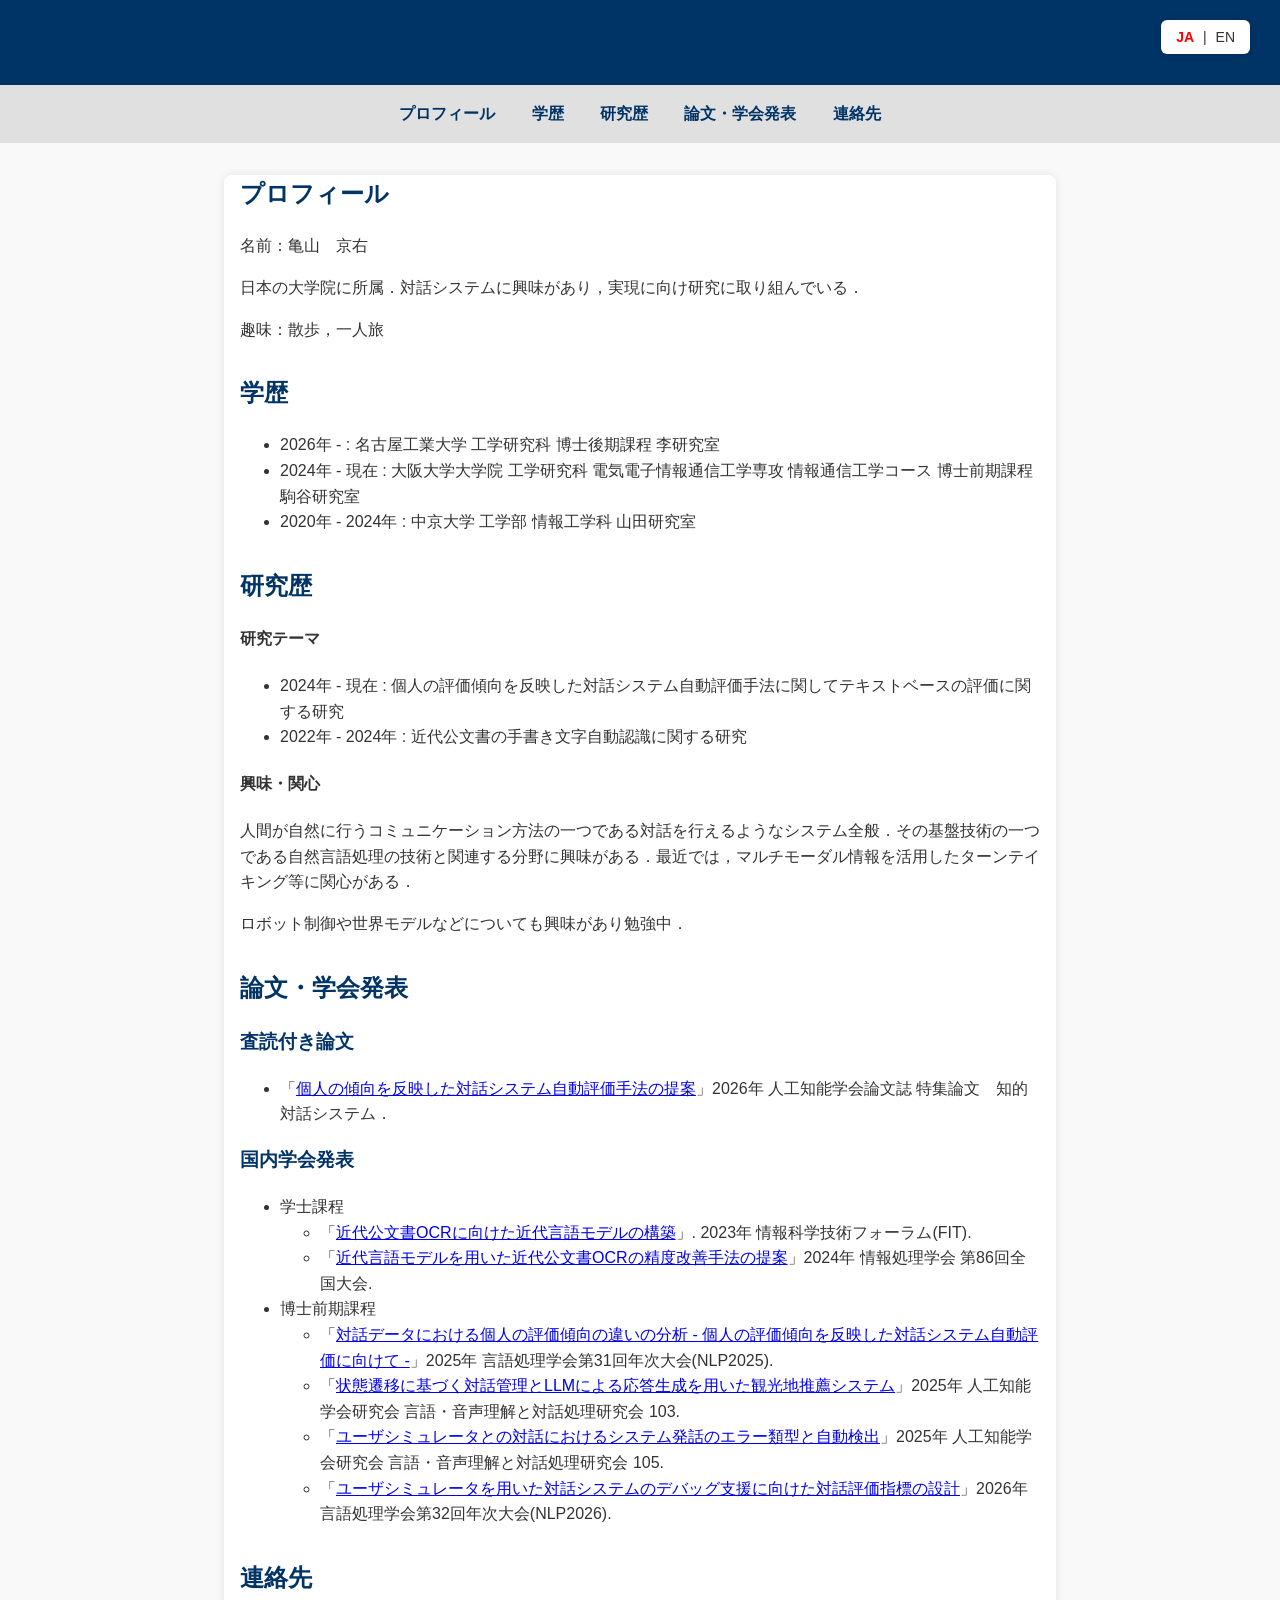
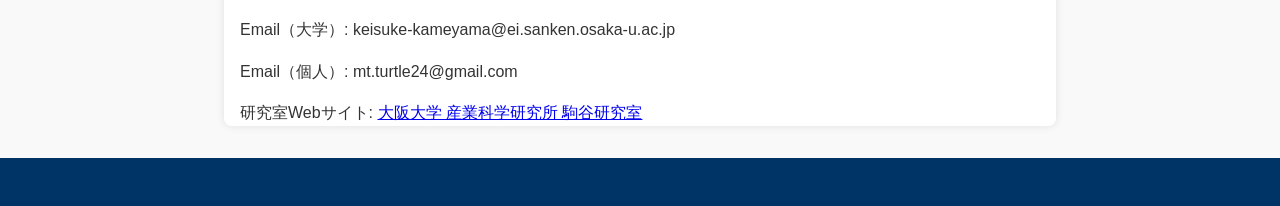
==== index.html @ a1673d1d "update and add en page" ====
<!DOCTYPE html>
<html lang="ja">
<head>
    <meta charset="UTF-8">
    <meta name="viewport" content="width=device-width, initial-scale=1.0">
    <title>My Page | Keisuke Kameyama</title>
    <link rel="stylesheet" href="style.css">
</head>
<body>
    <div class="lang-switch">
        <a href="index.html" class="active">JA</a> |
        <a href="index_en.html">EN</a>
    </div>
    
    <header>
        <h1 style="color: white;"></h1>
    </header>
    <nav>
        <ul>
            <li><a href="#profile">プロフィール</a></li>
            <li><a href="#education">学歴</a></li>
            <li><a href="#research">研究歴</a></li>
            <li><a href="#publications">論文・学会発表</a></li>
            <li><a href="#contact">連絡先</a></li>
        </ul>
    </nav>

    <main>
        <section id="profile">
            <h2>プロフィール</h2>
            名前：亀山　京右
            <p>
                日本の大学院に所属．対話システムに興味があり，実現に向け研究に取り組んでいる．
            </p>
            <p>
                趣味：散歩，一人旅
            </p>
        </section>

        <section id="education">
            <h2>学歴</h2>
            <ul>
                <li>2026年 - : 名古屋工業大学 工学研究科 博士後期課程 李研究室</li>
                <li>2024年 - 現在 : 大阪大学大学院 工学研究科 電気電子情報通信工学専攻 情報通信工学コース 博士前期課程 駒谷研究室</li>
                <li>2020年 - 2024年 : 中京大学 工学部 情報工学科 山田研究室</li>
            </ul>
        </section>

        <section id="research">
            <h2>研究歴</h2>
            <h4>研究テーマ</h4>
            <ul>
                <li>2024年 - 現在 : 個人の評価傾向を反映した対話システム自動評価手法に関してテキストベースの評価に関する研究</li>
                <li>2022年 - 2024年 : 近代公文書の手書き文字自動認識に関する研究 </li>
            </ul>
            <h4>興味・関心</h4>
            <p>人間が自然に行うコミュニケーション方法の一つである対話を行えるようなシステム全般．その基盤技術の一つである自然言語処理の技術と関連する分野に興味がある．最近では，マルチモーダル情報を活用したターンテイキング等に関心がある．</p>
            <p>ロボット制御や世界モデルなどについても興味があり勉強中．</p>
        </section>

        <section id="publications">
            <h2>論文・学会発表</h2>
            <h3>査読付き論文</h3>
            <ul>
                <li>「<a href="https://www.jstage.jst.go.jp/article/tjsai/41/2/41_41-2_IDS26-C/_article">個人の傾向を反映した対話システム自動評価手法の提案</a>」2026年 人工知能学会論文誌 特集論文　知的対話システム．</li>
            </ul>

            <!-- <h3>国際会議発表</h3>
            <ul>
                <li>Yamada, T., et al. (2023). "Multimodal Interaction for Conversational Agents". In Proceedings of ACL 2023.</li>
            </ul> -->

            <h3>国内学会発表</h3>
            <ul>
                <li>学士課程</li>
                <ul>
                    <li>「<a href="https://www.ieice.org/publications/conferences/summary.php?id=FIT0000016328&expandable=2&ConfCd=F&session_num=4r&lecture_number=N-014&year=2023&conf_type=F">近代公文書OCRに向けた近代言語モデルの構築</a>」. 2023年 情報科学技術フォーラム(FIT).</li>
                    <li>「<a href="https://ipsj.ixsq.nii.ac.jp/records/237017">近代言語モデルを用いた近代公文書OCRの精度改善手法の提案</a>」2024年 情報処理学会 第86回全国大会.</li>
                </ul>
                <li>博士前期課程</li>
                <ul>
                    <li>「<a href="https://www.anlp.jp/proceedings/annual_meeting/2025/pdf_dir/D9-5.pdf">対話データにおける個人の評価傾向の違いの分析 - 個人の評価傾向を反映した対話システム自動評価に向けて -</a>」2025年 言語処理学会第31回年次大会(NLP2025).</li>
                    <li>「<a href="https://cir.nii.ac.jp/crid/1523400466021557376">状態遷移に基づく対話管理とLLMによる応答生成を用いた観光地推薦システム</a>」2025年 人工知能学会研究会 言語・音声理解と対話処理研究会 103.</li>
                    <li>「<a href="https://cir.nii.ac.jp/crid/1390024556298567168">ユーザシミュレータとの対話におけるシステム発話のエラー類型と自動検出</a>」2025年 人工知能学会研究会 言語・音声理解と対話処理研究会 105.</li>
                    <li>「<a href="https://www.anlp.jp/proceedings/annual_meeting/2026/pdf_dir/P5-21.pdf">ユーザシミュレータを用いた対話システムのデバッグ支援に向けた対話評価指標の設計</a>」2026年 言語処理学会第32回年次大会(NLP2026).</li>
                </ul>
            </ul>
        </section>

        <section id="contact">
            <h2>連絡先</h2>
            <p>Email（大学）: keisuke-kameyama@ei.sanken.osaka-u.ac.jp</p>
            <p>Email（個人）: mt.turtle24@gmail.com</p>
            <p>研究室Webサイト: <a href="https://www.ei.sanken.osaka-u.ac.jp/" target="_blank">大阪大学 産業科学研究所 駒谷研究室</a></p>
        </section>
    </main>
    
    <footer>
        <p></p>
    </footer>
</body>
</html>
---- style.css ----
body {
    font-family: 'Helvetica Neue', sans-serif;
    margin: 0;
    padding: 0;
    line-height: 1.6;
    color: #333;
    background-color: #f9f9f9;
}

header {
    background-color: #003366;
    color: white;
    padding: 2rem 1rem;
    text-align: center;
}

nav {
    background-color: #e0e0e0;
    padding: 1rem;
    text-align: center;
}

nav ul {
    list-style: none;
    padding: 0;
    margin: 0;
}

nav ul li {
    display: inline;
    margin: 0 1rem;
}

nav a {
    text-decoration: none;
    color: #003366;
    font-weight: bold;
}

main {
    max-width: 800px;
    margin: 2rem auto;
    padding: 0 1rem;
    background-color: white;
    box-shadow: 0 0 8px rgba(0,0,0,0.1);
    border-radius: 8px;
}

section {
    margin-bottom: 2rem;
}

h1, h2, h3 {
    color: #003366;
}

footer {
    text-align: center;
    padding: 1rem;
    background-color: #003366;
    color: white;
}

.lang-switch{
    position: fixed;
    top: 20px;
    right: 30px;
    font-size: 14px;
    z-index: 1000;

    background-color: white;
    padding: 6px 10px;
    border-radius: 6px;
    box-shadow: 0 0 6px rgba(0,0,0,0.15);
}

.lang-switch a{
    text-decoration: none;
    margin: 0 5px;
    color: #333;
}

.lang-switch a.active{
    color: red;
    font-weight: bold;
}

.lang-switch a:hover{
    text-decoration: underline;
}
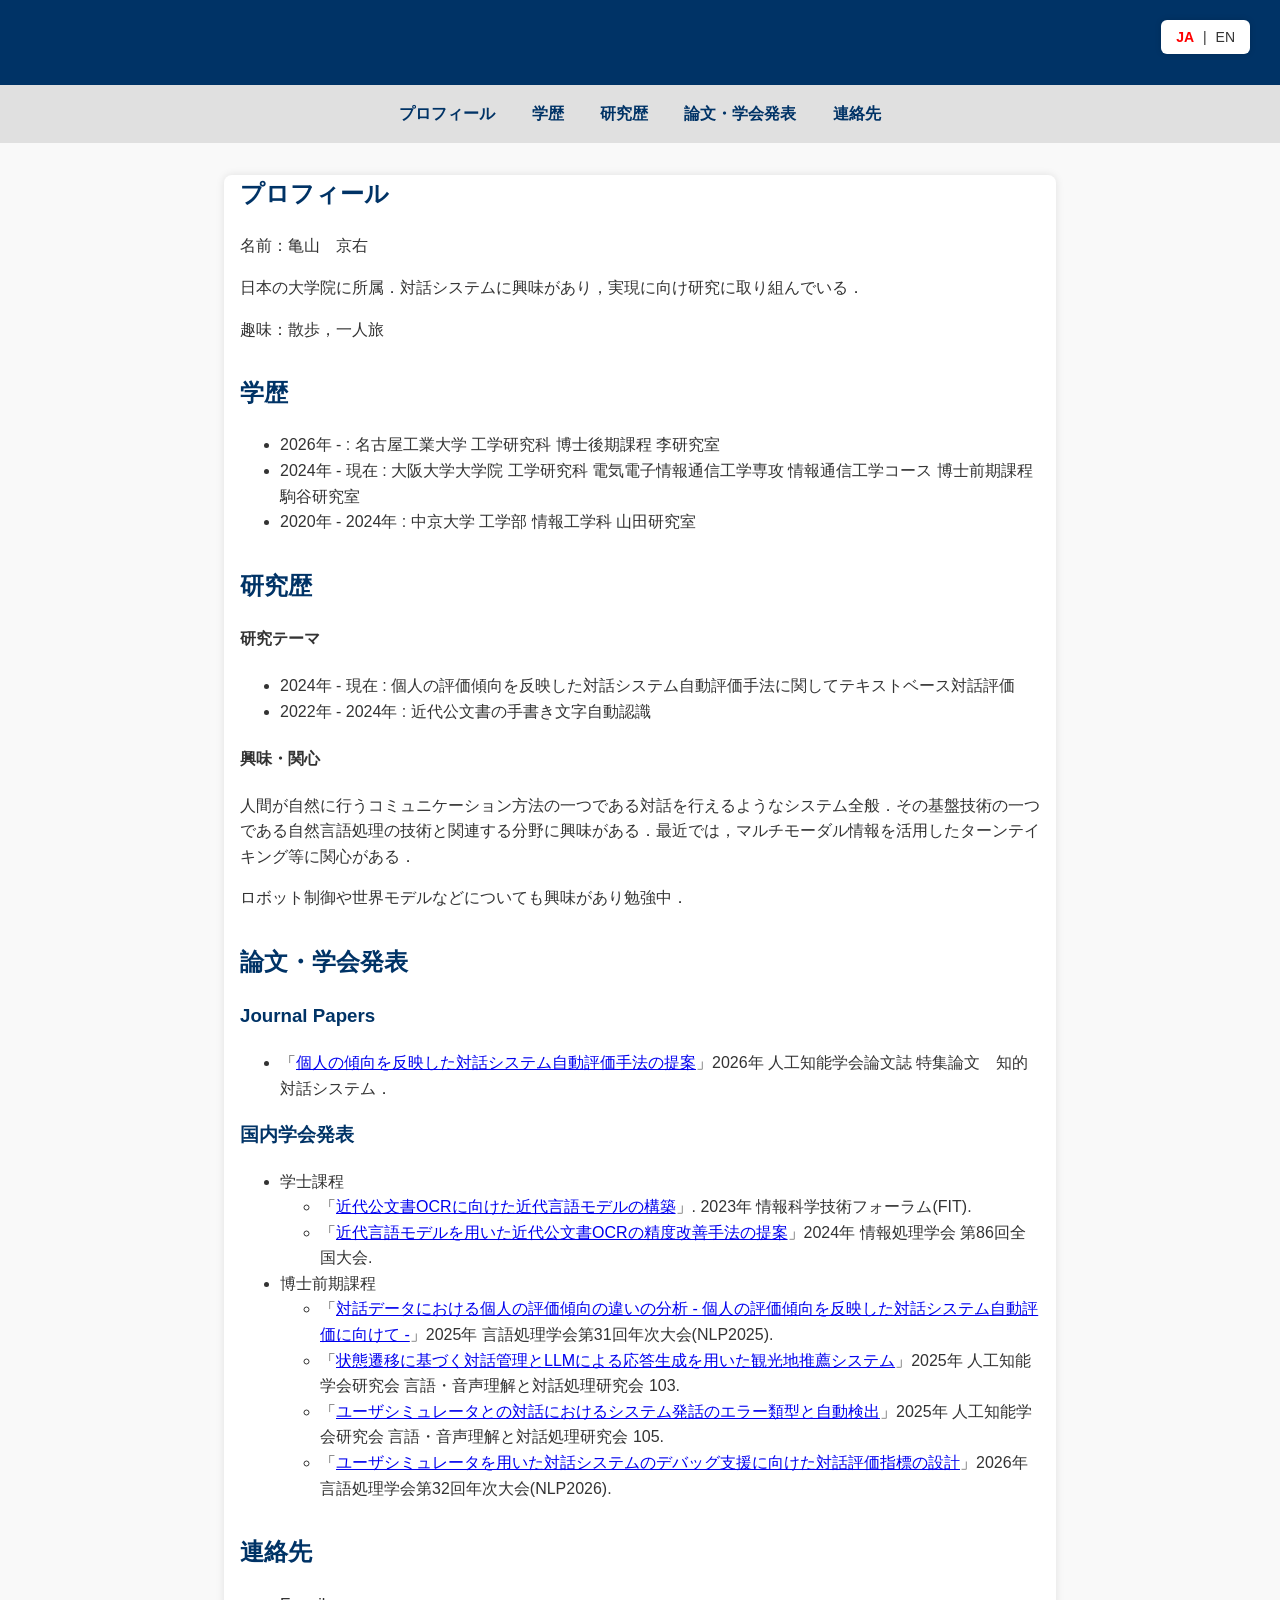
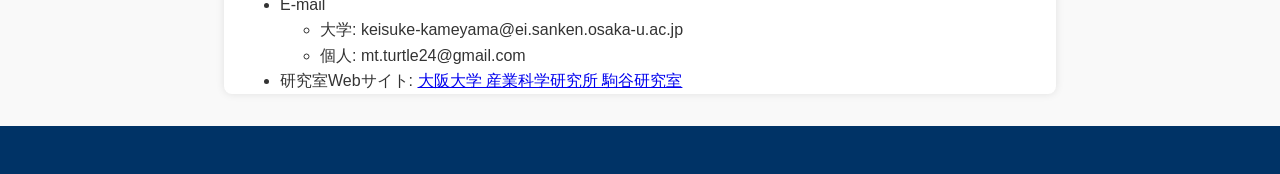
==== commit dbefc35d: "update" ====
--- a/index.html
+++ b/index.html
@@ -50,8 +50,8 @@
             <h2>研究歴</h2>
             <h4>研究テーマ</h4>
             <ul>
-                <li>2024年 - 現在 : 個人の評価傾向を反映した対話システム自動評価手法に関してテキストベースの評価に関する研究</li>
-                <li>2022年 - 2024年 : 近代公文書の手書き文字自動認識に関する研究 </li>
+                <li>2024年 - 現在 : 個人の評価傾向を反映した対話システム自動評価手法に関してテキストベース対話評価</li>
+                <li>2022年 - 2024年 : 近代公文書の手書き文字自動認識 </li>
             </ul>
             <h4>興味・関心</h4>
             <p>人間が自然に行うコミュニケーション方法の一つである対話を行えるようなシステム全般．その基盤技術の一つである自然言語処理の技術と関連する分野に興味がある．最近では，マルチモーダル情報を活用したターンテイキング等に関心がある．</p>
@@ -60,7 +60,7 @@
 
         <section id="publications">
             <h2>論文・学会発表</h2>
-            <h3>査読付き論文</h3>
+            <h3>Journal Papers</h3>
             <ul>
                 <li>「<a href="https://www.jstage.jst.go.jp/article/tjsai/41/2/41_41-2_IDS26-C/_article">個人の傾向を反映した対話システム自動評価手法の提案</a>」2026年 人工知能学会論文誌 特集論文　知的対話システム．</li>
             </ul>
@@ -89,9 +89,14 @@
 
         <section id="contact">
             <h2>連絡先</h2>
-            <p>Email（大学）: keisuke-kameyama@ei.sanken.osaka-u.ac.jp</p>
-            <p>Email（個人）: mt.turtle24@gmail.com</p>
-            <p>研究室Webサイト: <a href="https://www.ei.sanken.osaka-u.ac.jp/" target="_blank">大阪大学 産業科学研究所 駒谷研究室</a></p>
+            <ul>
+                <li>E-mail</li>
+                <ul>
+                    <li>大学: keisuke-kameyama@ei.sanken.osaka-u.ac.jp</li>
+                    <li>個人: mt.turtle24@gmail.com</li>
+                </ul>
+                <li>研究室Webサイト: <a href="https://www.ei.sanken.osaka-u.ac.jp/" target="_blank">大阪大学 産業科学研究所 駒谷研究室</a></li>
+            </ul>
         </section>
     </main>
     
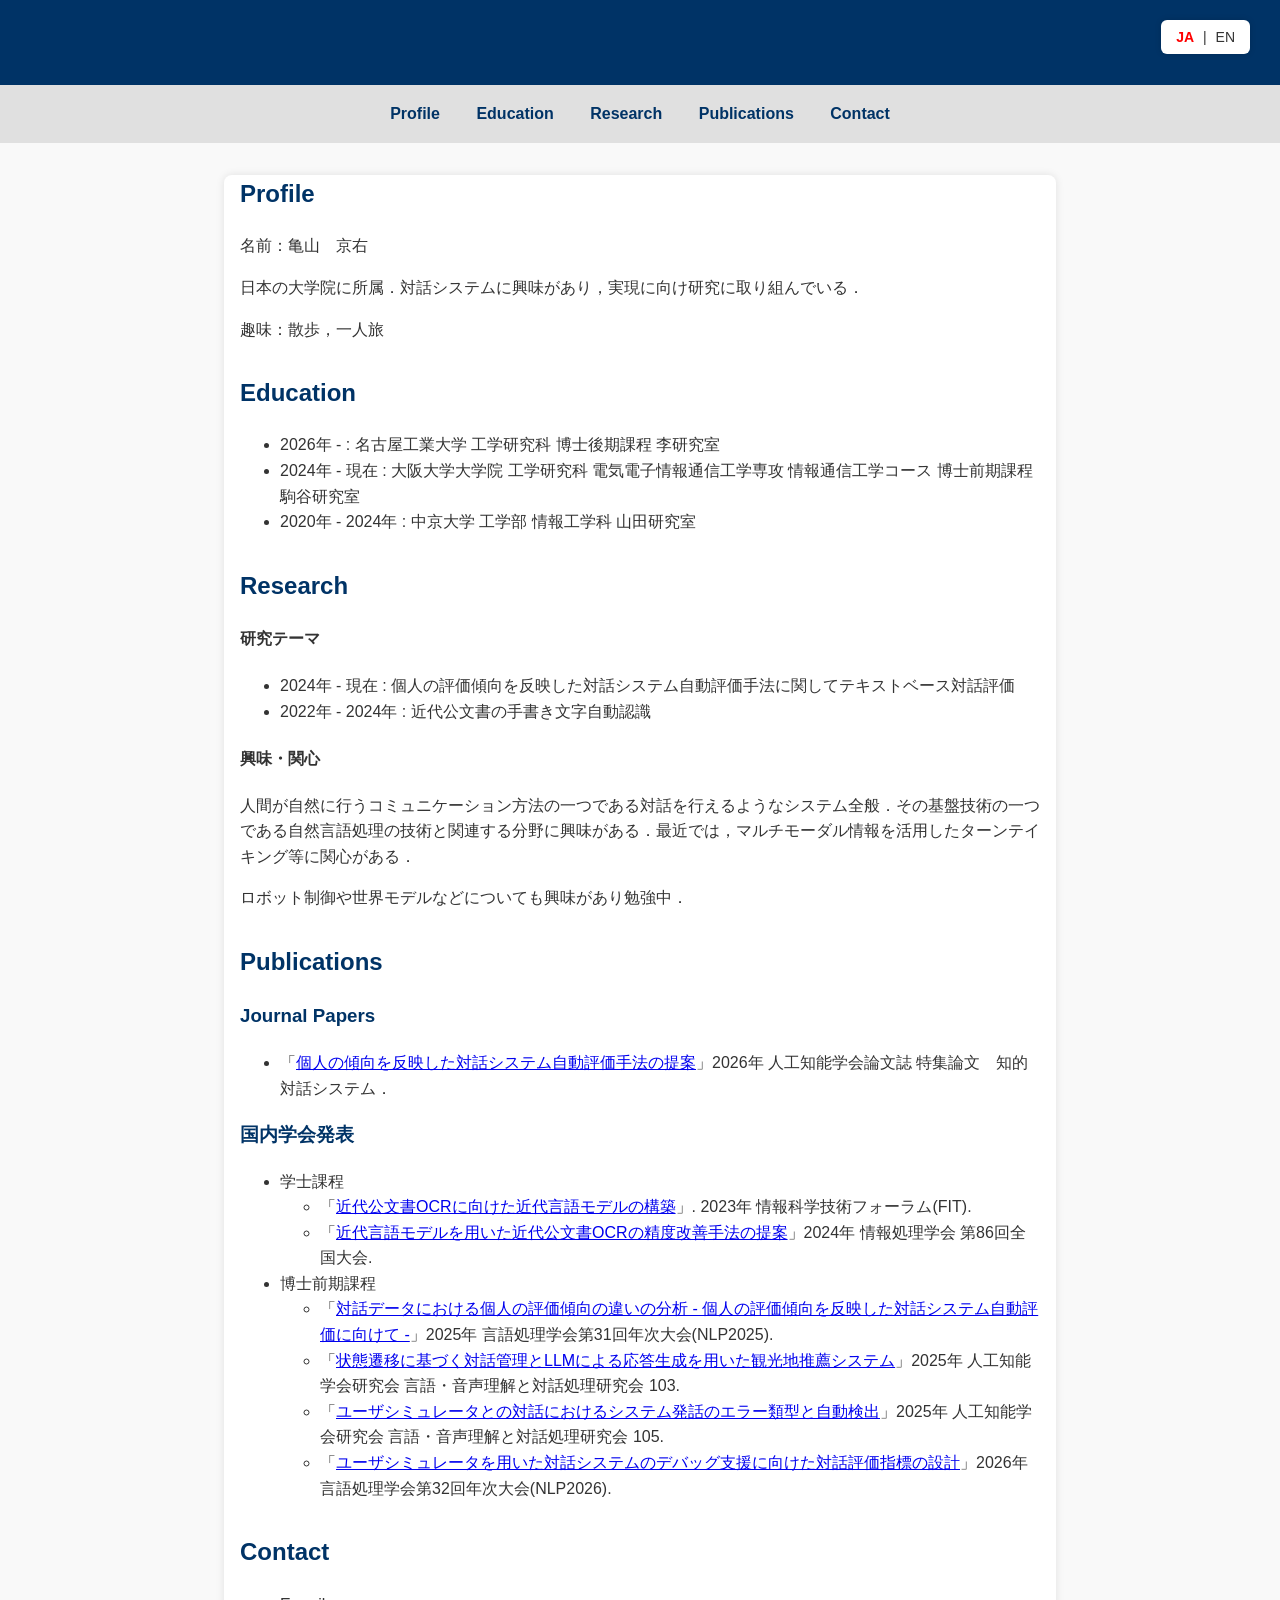
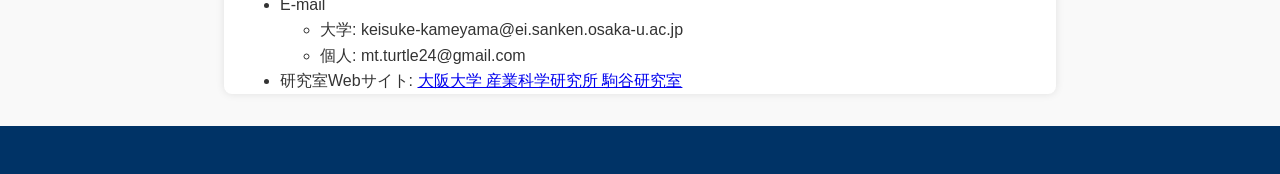
==== commit 7d81172b: "update" ====
--- a/index.html
+++ b/index.html
@@ -17,17 +17,17 @@
     </header>
     <nav>
         <ul>
-            <li><a href="#profile">プロフィール</a></li>
-            <li><a href="#education">学歴</a></li>
-            <li><a href="#research">研究歴</a></li>
-            <li><a href="#publications">論文・学会発表</a></li>
-            <li><a href="#contact">連絡先</a></li>
+            <li><a href="#profile">Profile</a></li>
+            <li><a href="#education">Education</a></li>
+            <li><a href="#research">Research</a></li>
+            <li><a href="#publications">Publications</a></li>
+            <li><a href="#contact">Contact</a></li>
         </ul>
     </nav>
 
     <main>
         <section id="profile">
-            <h2>プロフィール</h2>
+            <h2>Profile</h2>
             名前：亀山　京右
             <p>
                 日本の大学院に所属．対話システムに興味があり，実現に向け研究に取り組んでいる．
@@ -38,7 +38,7 @@
         </section>
 
         <section id="education">
-            <h2>学歴</h2>
+            <h2>Education</h2>
             <ul>
                 <li>2026年 - : 名古屋工業大学 工学研究科 博士後期課程 李研究室</li>
                 <li>2024年 - 現在 : 大阪大学大学院 工学研究科 電気電子情報通信工学専攻 情報通信工学コース 博士前期課程 駒谷研究室</li>
@@ -47,7 +47,7 @@
         </section>
 
         <section id="research">
-            <h2>研究歴</h2>
+            <h2>Research</h2>
             <h4>研究テーマ</h4>
             <ul>
                 <li>2024年 - 現在 : 個人の評価傾向を反映した対話システム自動評価手法に関してテキストベース対話評価</li>
@@ -59,7 +59,7 @@
         </section>
 
         <section id="publications">
-            <h2>論文・学会発表</h2>
+            <h2>Publications</h2>
             <h3>Journal Papers</h3>
             <ul>
                 <li>「<a href="https://www.jstage.jst.go.jp/article/tjsai/41/2/41_41-2_IDS26-C/_article">個人の傾向を反映した対話システム自動評価手法の提案</a>」2026年 人工知能学会論文誌 特集論文　知的対話システム．</li>
@@ -88,7 +88,7 @@
         </section>
 
         <section id="contact">
-            <h2>連絡先</h2>
+            <h2>Contact</h2>
             <ul>
                 <li>E-mail</li>
                 <ul>
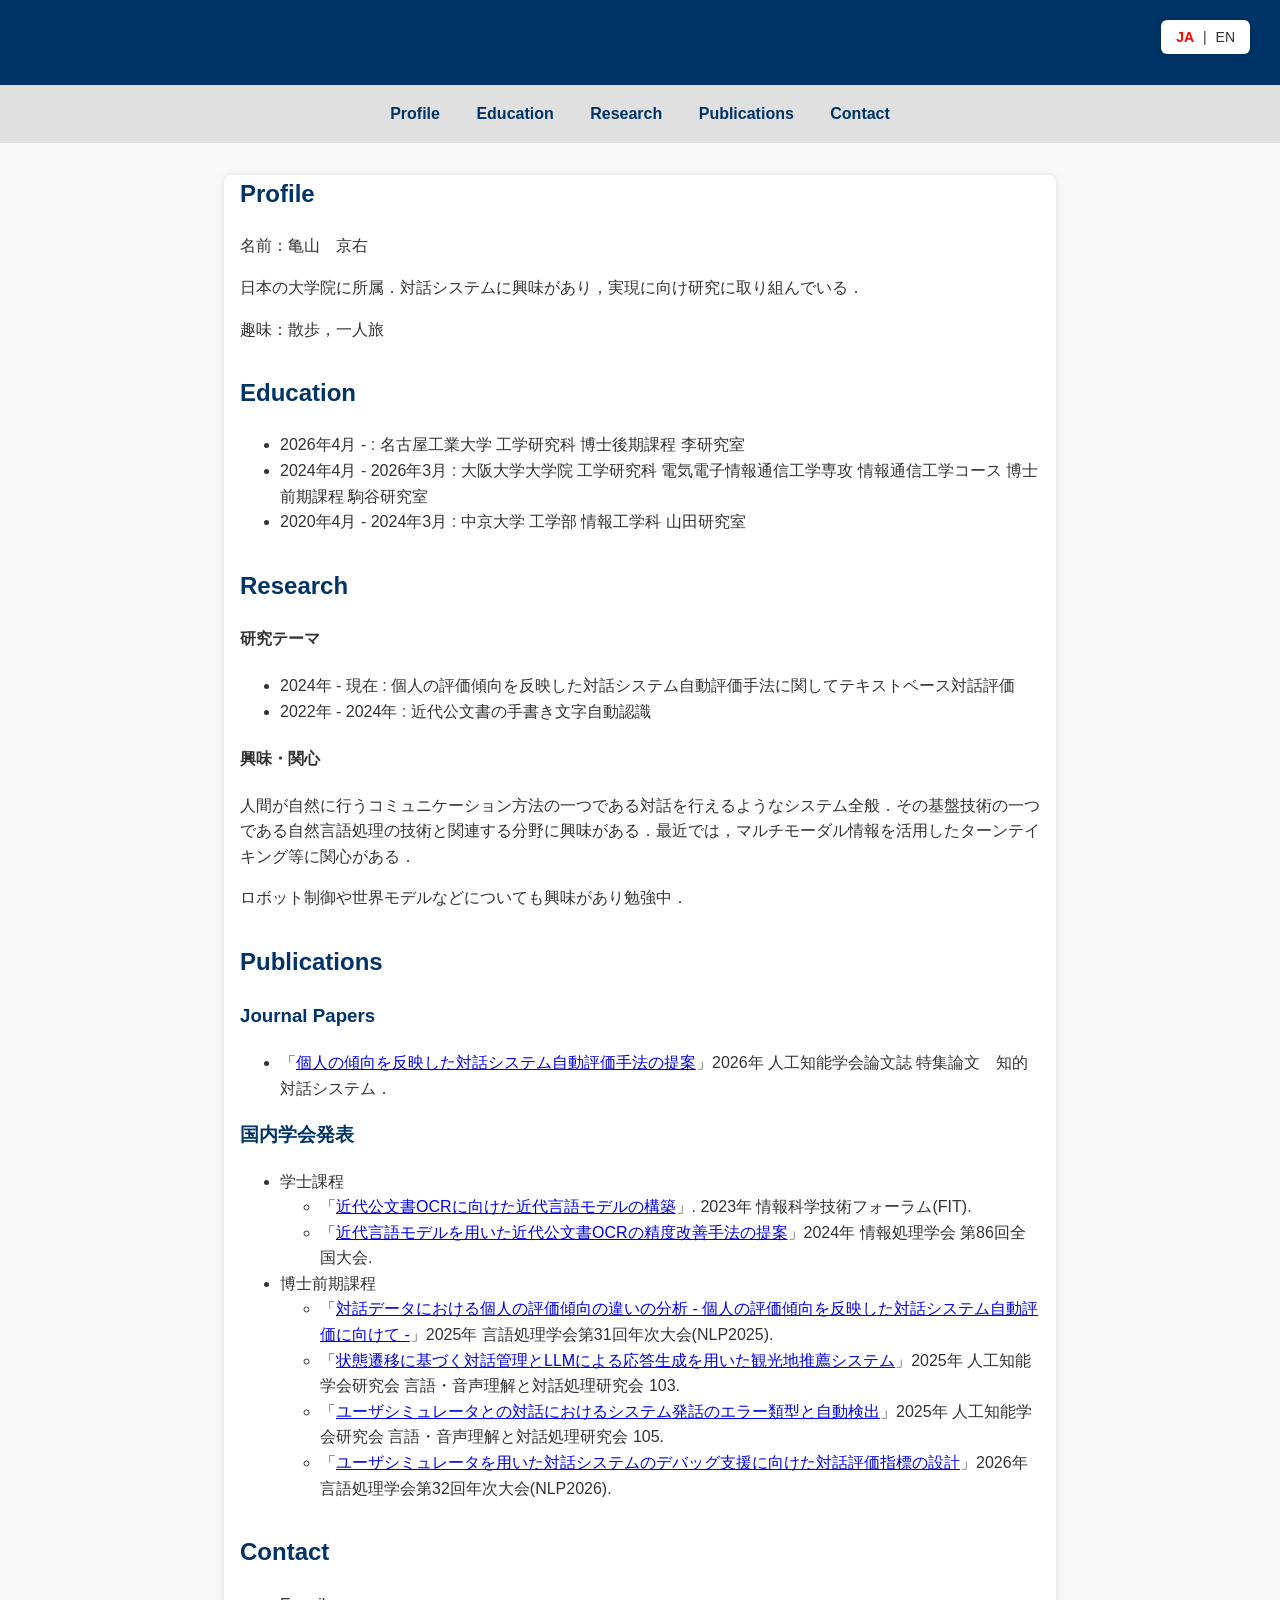
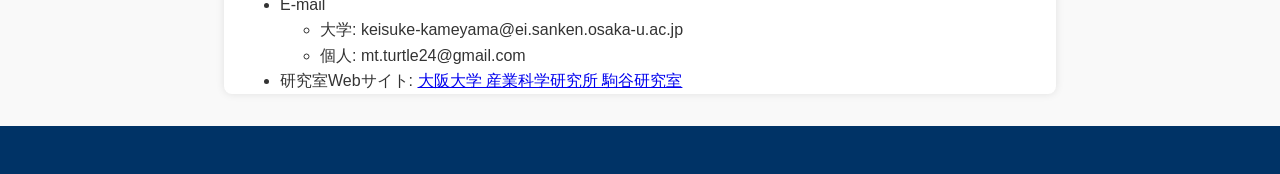
==== commit 087f5508: "Update index.html" ====
--- a/index.html
+++ b/index.html
@@ -40,9 +40,9 @@
         <section id="education">
             <h2>Education</h2>
             <ul>
-                <li>2026年 - : 名古屋工業大学 工学研究科 博士後期課程 李研究室</li>
-                <li>2024年 - 現在 : 大阪大学大学院 工学研究科 電気電子情報通信工学専攻 情報通信工学コース 博士前期課程 駒谷研究室</li>
-                <li>2020年 - 2024年 : 中京大学 工学部 情報工学科 山田研究室</li>
+                <li>2026年4月 - : 名古屋工業大学 工学研究科 博士後期課程 李研究室</li>
+                <li>2024年4月 - 2026年3月 : 大阪大学大学院 工学研究科 電気電子情報通信工学専攻 情報通信工学コース 博士前期課程 駒谷研究室</li>
+                <li>2020年4月 - 2024年3月 : 中京大学 工学部 情報工学科 山田研究室</li>
             </ul>
         </section>
 
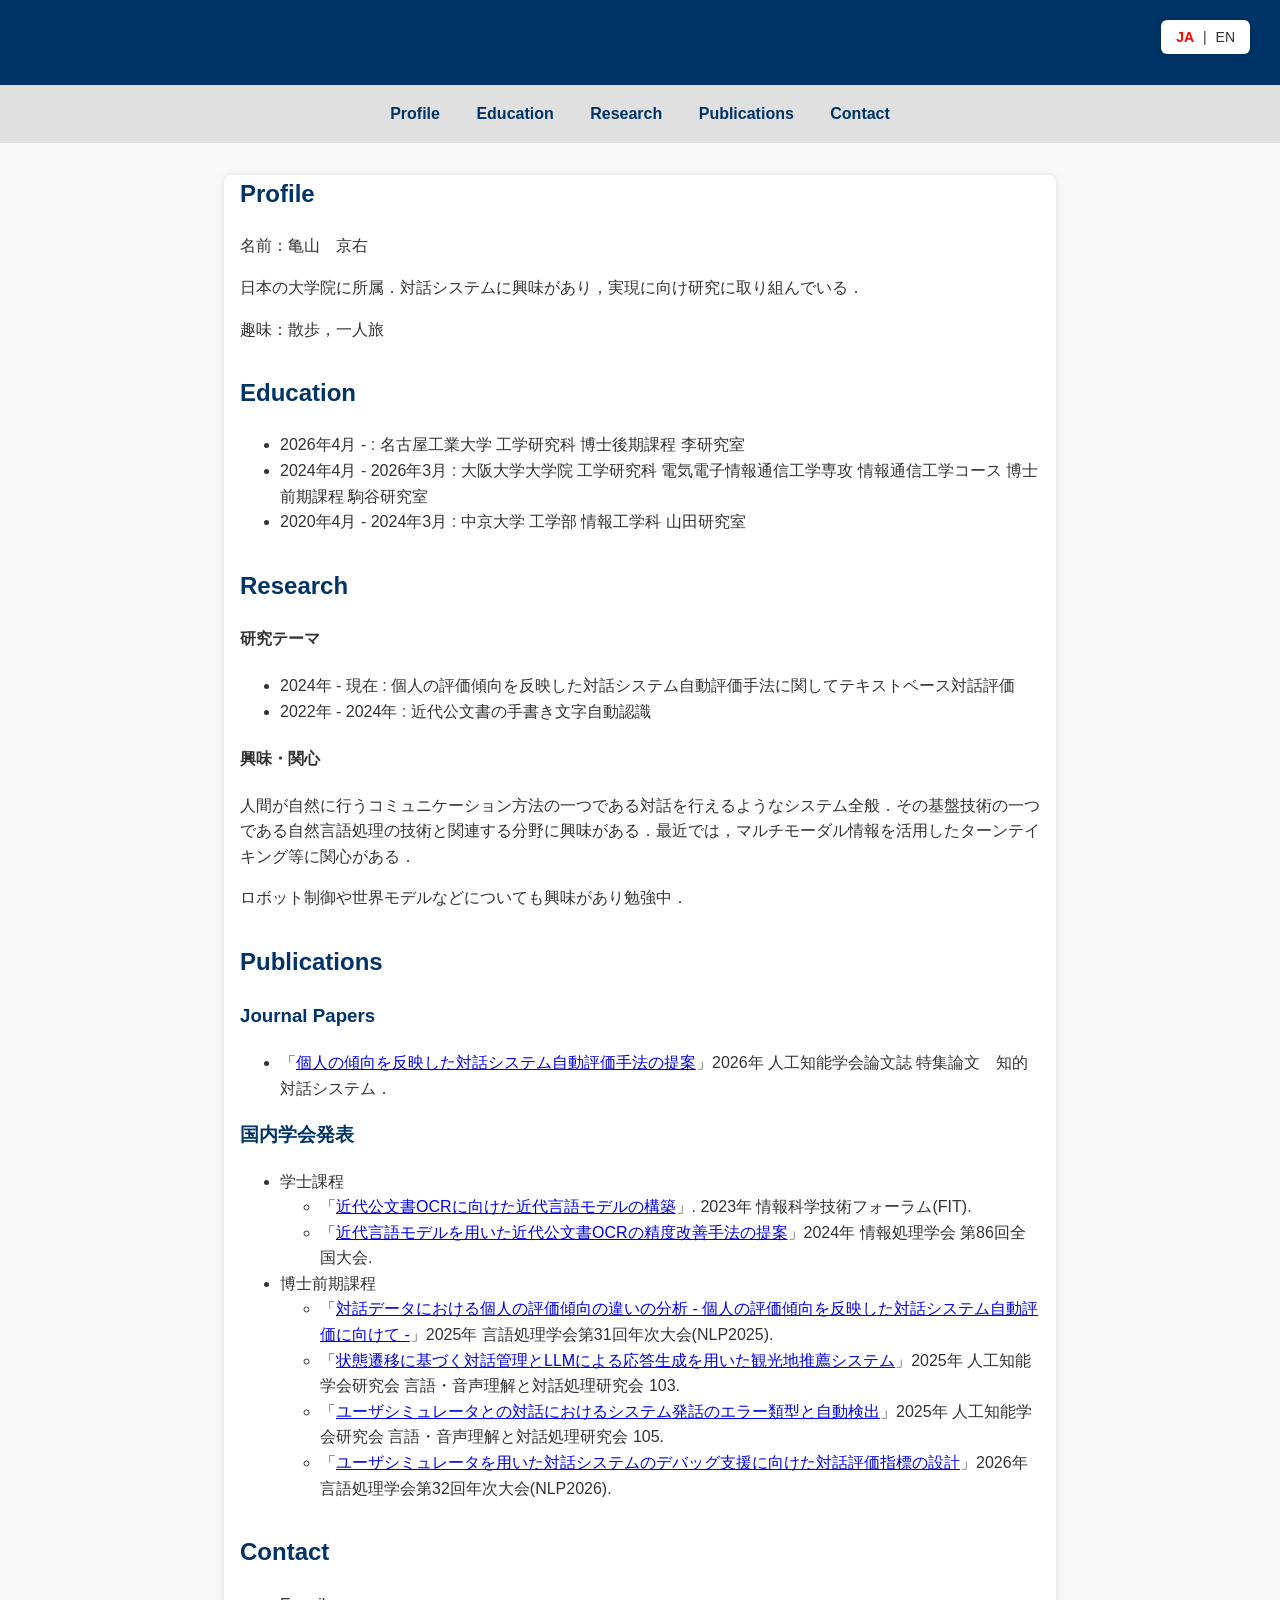
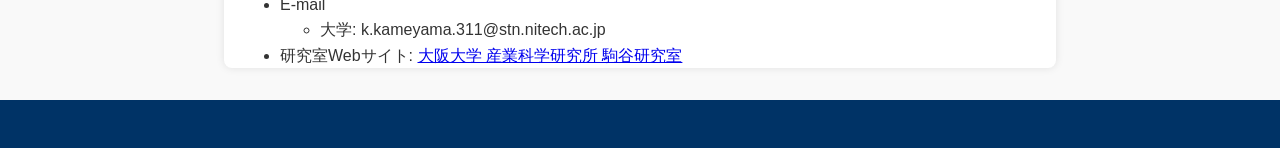
==== commit abea978c: "Update index.html" ====
--- a/index.html
+++ b/index.html
@@ -92,8 +92,8 @@
             <ul>
                 <li>E-mail</li>
                 <ul>
-                    <li>大学: keisuke-kameyama@ei.sanken.osaka-u.ac.jp</li>
-                    <li>個人: mt.turtle24@gmail.com</li>
+                    <li>大学: k.kameyama.311@stn.nitech.ac.jp</li>
+                    <!-- <li>個人: mt.turtle24@gmail.com</li> -->
                 </ul>
                 <li>研究室Webサイト: <a href="https://www.ei.sanken.osaka-u.ac.jp/" target="_blank">大阪大学 産業科学研究所 駒谷研究室</a></li>
             </ul>
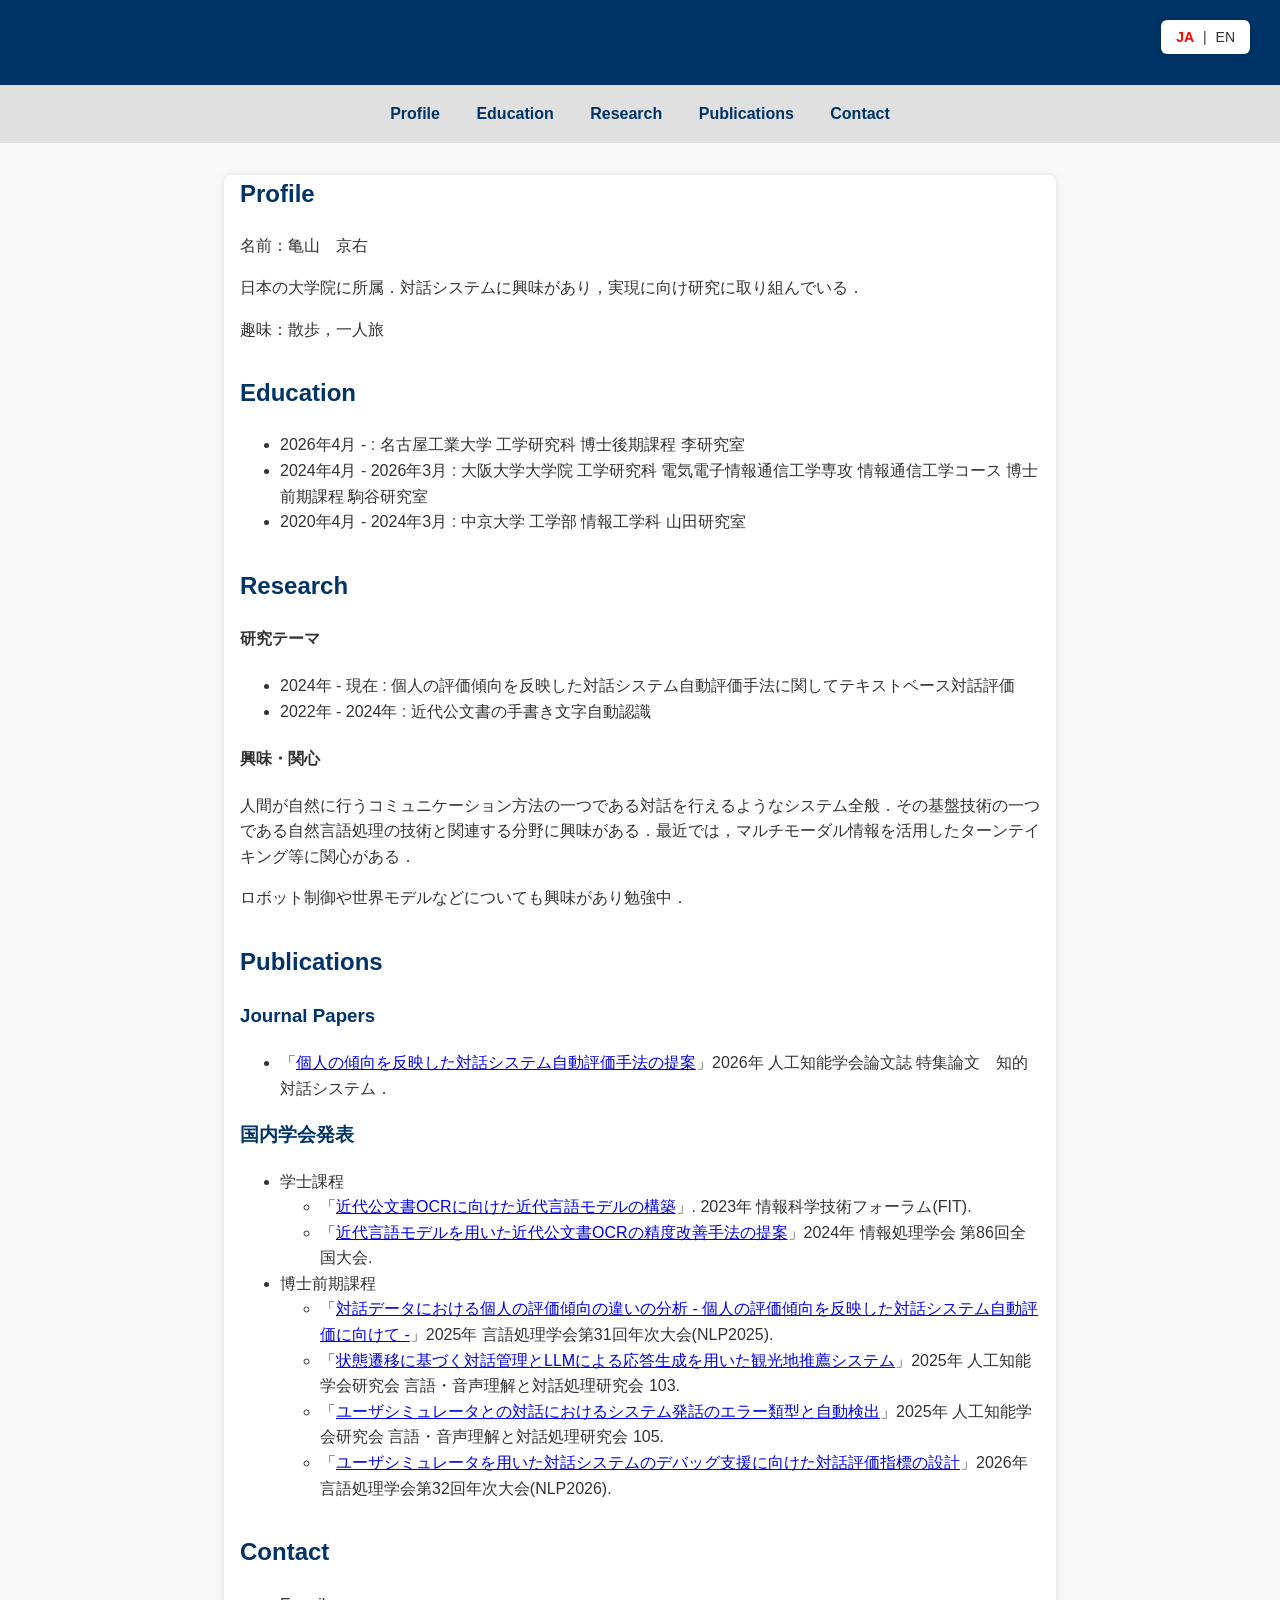
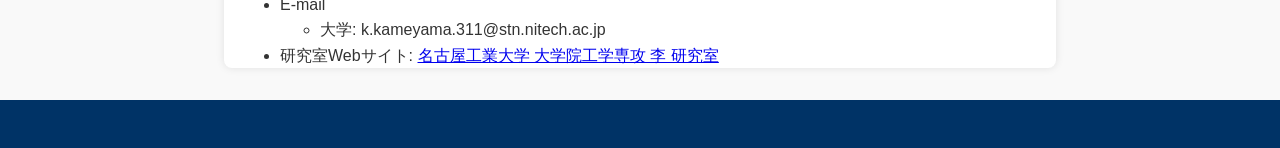
==== commit 83d089b5: "Update index.html" ====
--- a/index.html
+++ b/index.html
@@ -95,7 +95,7 @@
                     <li>大学: k.kameyama.311@stn.nitech.ac.jp</li>
                     <!-- <li>個人: mt.turtle24@gmail.com</li> -->
                 </ul>
-                <li>研究室Webサイト: <a href="https://www.ei.sanken.osaka-u.ac.jp/" target="_blank">大阪大学 産業科学研究所 駒谷研究室</a></li>
+                <li>研究室Webサイト: <a href="https://www.slp.nitech.ac.jp/" target="_blank">名古屋工業大学 大学院工学専攻 李 研究室</a></li>
             </ul>
         </section>
     </main>
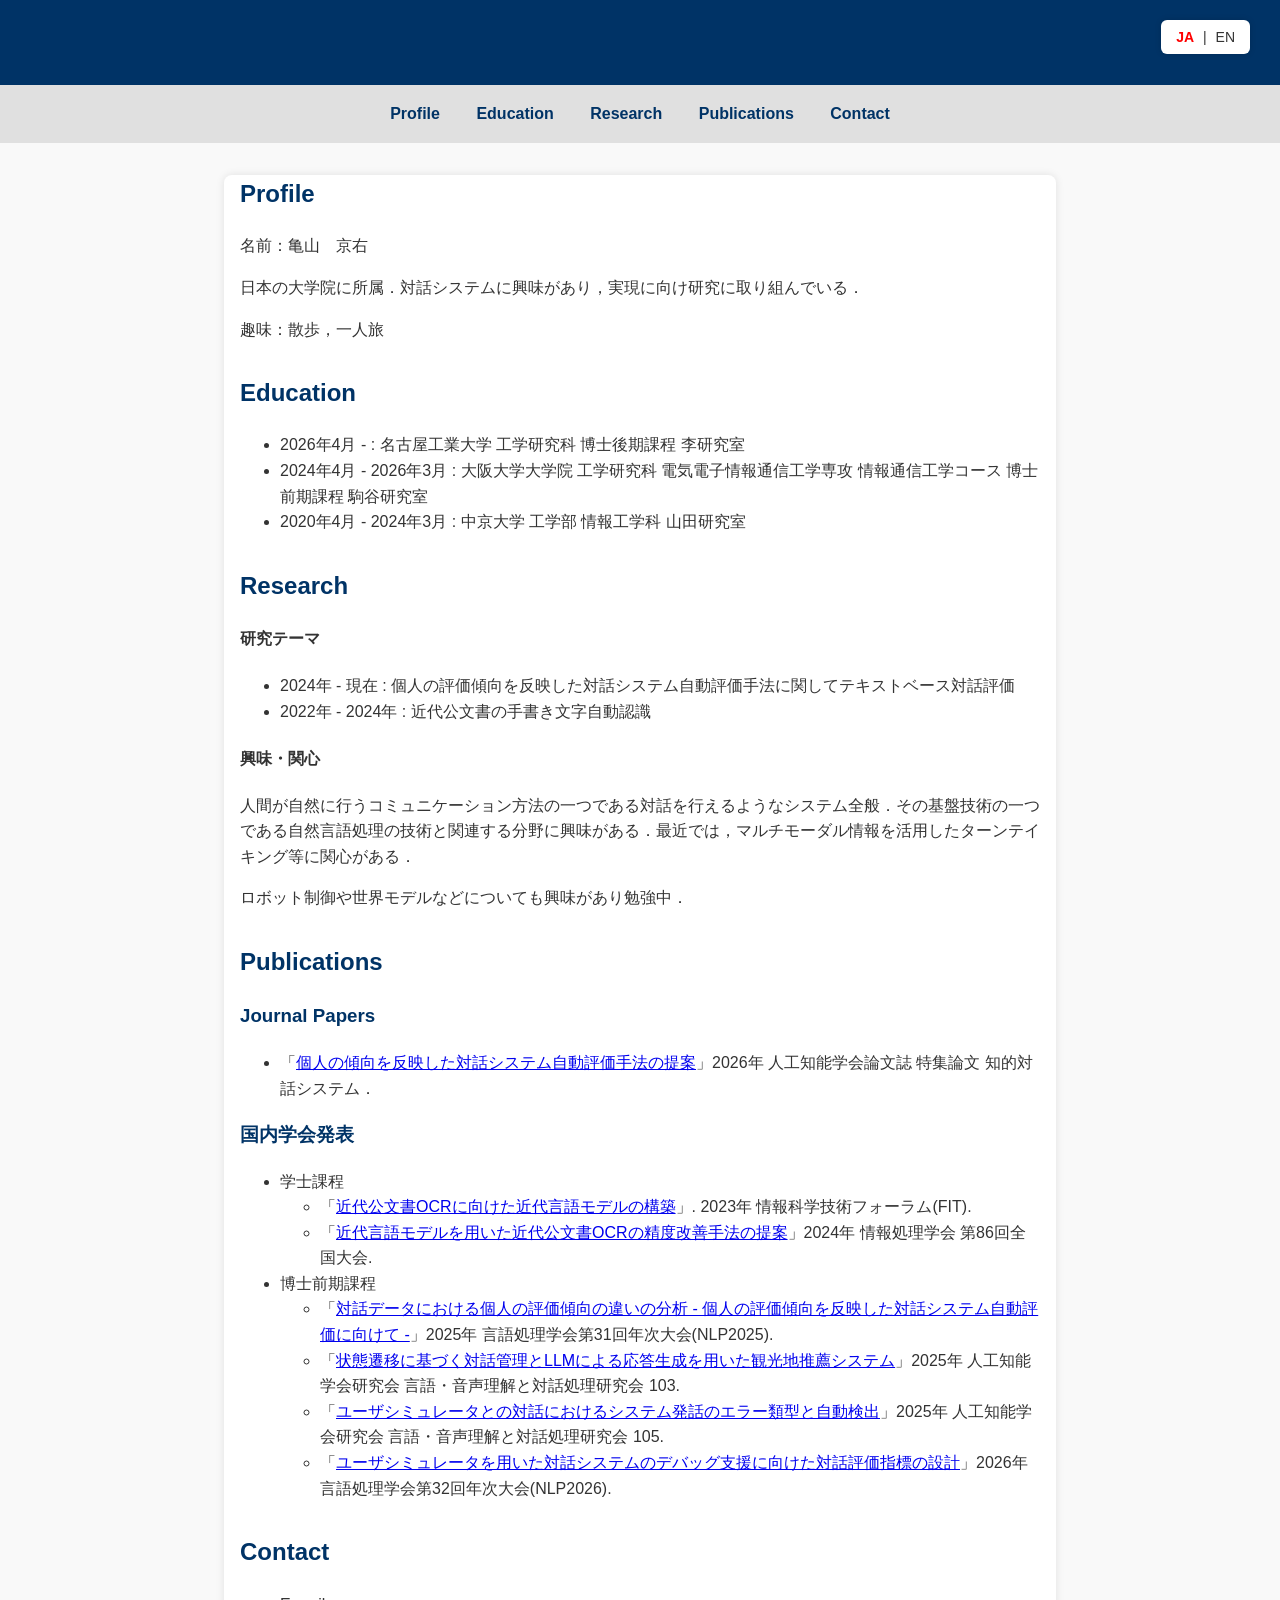
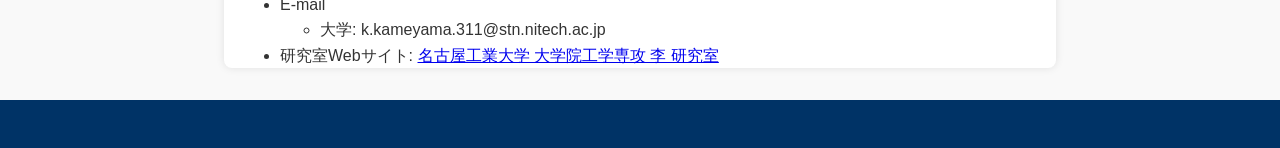
==== commit 1f150915: "Update index.html" ====
--- a/index.html
+++ b/index.html
@@ -62,7 +62,7 @@
             <h2>Publications</h2>
             <h3>Journal Papers</h3>
             <ul>
-                <li>「<a href="https://www.jstage.jst.go.jp/article/tjsai/41/2/41_41-2_IDS26-C/_article">個人の傾向を反映した対話システム自動評価手法の提案</a>」2026年 人工知能学会論文誌 特集論文　知的対話システム．</li>
+                <li>「<a href="https://www.jstage.jst.go.jp/article/tjsai/41/2/41_41-2_IDS26-C/_article">個人の傾向を反映した対話システム自動評価手法の提案</a>」2026年 人工知能学会論文誌 特集論文 知的対話システム．</li>
             </ul>
 
             <!-- <h3>国際会議発表</h3>
